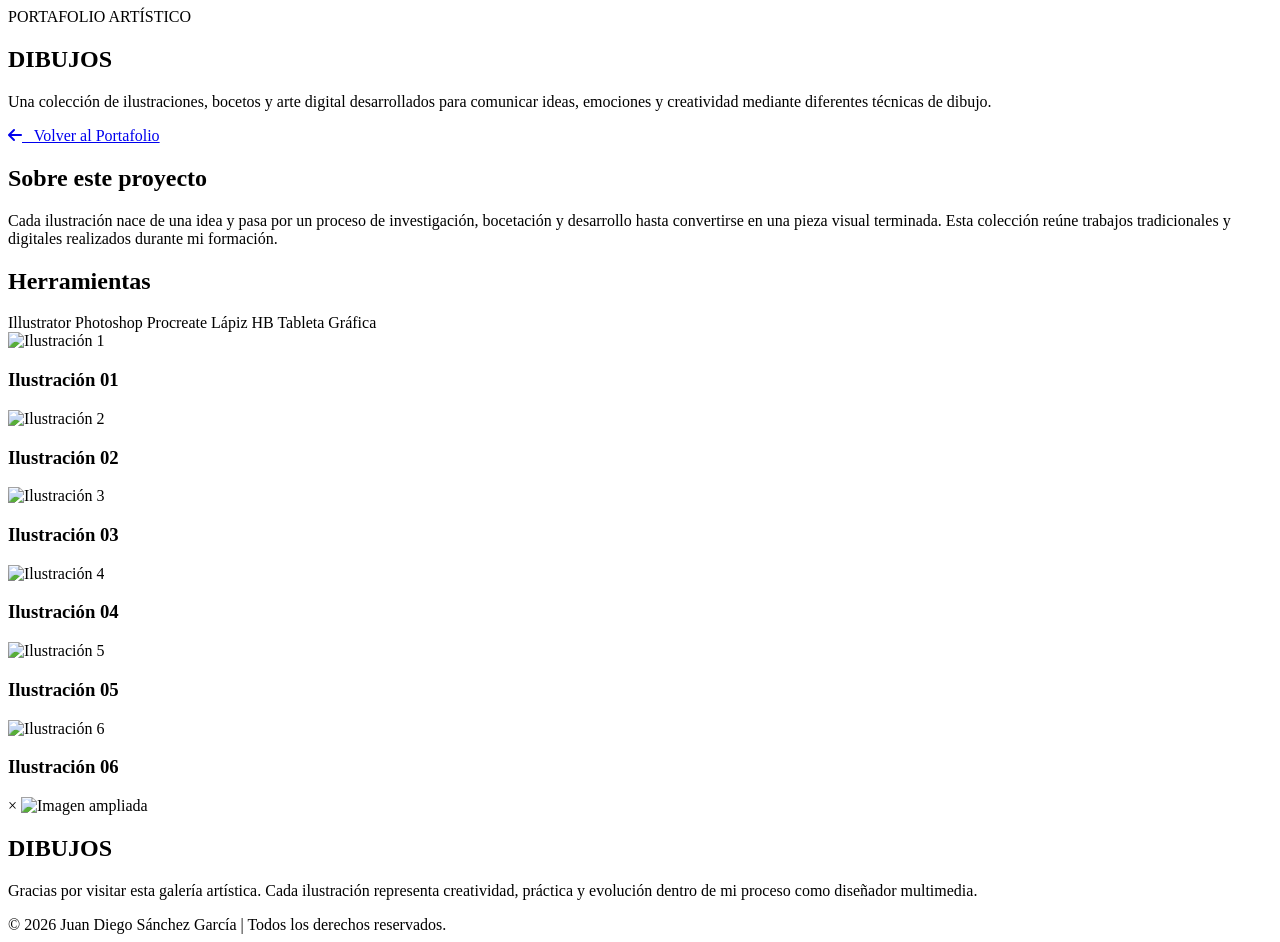
==== PROYECTOS/dibujos.html @ 44e0a5c0 "Create dibujos.html" ====
<!DOCTYPE html>
<html lang="es">

<head>

<meta charset="UTF-8">
<meta name="viewport" content="width=device-width, initial-scale=1.0">

<title>Dibujos | Portafolio</title>

<link rel="stylesheet" href="../ESTILO/gallery.css">

<link rel="preconnect" href="https://fonts.googleapis.com">

<link rel="preconnect" href="https://fonts.gstatic.com" crossorigin>

<link href="https://fonts.googleapis.com/css2?family=Cinzel:wght@400;600;700;800&family=Poppins:wght@300;400;500;600;700&display=swap" rel="stylesheet">

<link rel="stylesheet"
href="https://cdnjs.cloudflare.com/ajax/libs/font-awesome/6.6.0/css/all.min.css">

</head>

<body class="drawing">

<!--================ HERO ================-->

<section class="hero">

<div class="hero-content">

<span class="subtitle">
PORTAFOLIO ARTÍSTICO
</span>

<h1>DIBUJOS</h1>

<p>

Una colección de ilustraciones, bocetos y arte digital desarrollados para comunicar ideas,
emociones y creatividad mediante diferentes técnicas de dibujo.

</p>

<a href="../index.html" class="btn">

<i class="fa-solid fa-arrow-left"></i>

&nbsp; Volver al Portafolio

</a>

</div>

</section>

<!--================ CONTENIDO ================-->

<section class="container">

<div class="info">

<div class="card">

<h2>Sobre este proyecto</h2>

<p>

Cada ilustración nace de una idea y pasa por un proceso de investigación,
bocetación y desarrollo hasta convertirse en una pieza visual terminada.
Esta colección reúne trabajos tradicionales y digitales realizados
durante mi formación.

</p>

</div>

<div class="card">

<h2>Herramientas</h2>

<div class="tools">

<span>Illustrator</span>

<span>Photoshop</span>

<span>Procreate</span>

<span>Lápiz HB</span>

<span>Tableta Gráfica</span>

</div>

</div>

</div>

<!--================ GALERÍA ================-->

<section class="gallery">

<div class="item">

<img src="C:\Users\JUAN SANCHEZ\OneDrive\Escritorio\TRABAJO TECNOLOGO\monterrosa\PROYECTOS\img\dibujo1.jpeg" alt="Ilustración 1">

<h3 class="item-title">Ilustración 01</h3>

</div>

<div class="item">

<img src="C:\Users\JUAN SANCHEZ\OneDrive\Escritorio\TRABAJO TECNOLOGO\monterrosa\PROYECTOS\img\dibujo2.jpeg" alt="Ilustración 2">

<h3 class="item-title">Ilustración 02</h3>

</div>

<div class="item">

<img src="C:\Users\JUAN SANCHEZ\OneDrive\Escritorio\TRABAJO TECNOLOGO\monterrosa\PROYECTOS\img\dibujo3.jpeg" alt="Ilustración 3">

<h3 class="item-title">Ilustración 03</h3>

</div>

<div class="item">

<img src="C:\Users\JUAN SANCHEZ\OneDrive\Escritorio\TRABAJO TECNOLOGO\monterrosa\PROYECTOS\img\dibujo4.jpeg" alt="Ilustración 4">

<h3 class="item-title">Ilustración 04</h3>

</div>

<div class="item">

<img src="C:\Users\JUAN SANCHEZ\OneDrive\Escritorio\TRABAJO TECNOLOGO\monterrosa\PROYECTOS\img\dibujo5.jpeg" alt="Ilustración 5">

<h3 class="item-title">Ilustración 05</h3>

</div>

<div class="item">

<img src="C:\Users\JUAN SANCHEZ\OneDrive\Escritorio\TRABAJO TECNOLOGO\monterrosa\PROYECTOS\img\dibujo6.jpeg" alt="Ilustración 6">

<h3 class="item-title">Ilustración 06</h3>

</div>

</section>

<!--================ LIGHTBOX ================-->

<div id="lightbox">

<span id="close">&times;</span>

<img id="lightbox-img" src="" alt="Imagen ampliada">

</div>

<!--================ FOOTER ================-->

<footer class="footer">

    <div class="footer-content">

        <h2>DIBUJOS</h2>

        <p>
            Gracias por visitar esta galería artística.
            Cada ilustración representa creatividad, práctica y evolución
            dentro de mi proceso como diseñador multimedia.
        </p>

        <div class="footer-line"></div>

        <span>
            © 2026 Juan Diego Sánchez García | Todos los derechos reservados.
        </span>

    </div>

</footer>

<!--================ SCRIPT LIGHTBOX ================-->

<script>

const galleryImages=document.querySelectorAll(".gallery .item img");

const lightbox=document.getElementById("lightbox");

const lightboxImg=document.getElementById("lightbox-img");

const close=document.getElementById("close");

galleryImages.forEach(img=>{

    img.addEventListener("click",()=>{

        lightbox.style.display="flex";

        lightboxImg.src=img.src;

    });

});

close.onclick=()=>{

    lightbox.style.display="none";

}

lightbox.onclick=(e)=>{

    if(e.target===lightbox){

        lightbox.style.display="none";

    }

}

document.addEventListener("keydown",(e)=>{

    if(e.key==="Escape"){

        lightbox.style.display="none";

    }

});

</script>

</body>

</html>
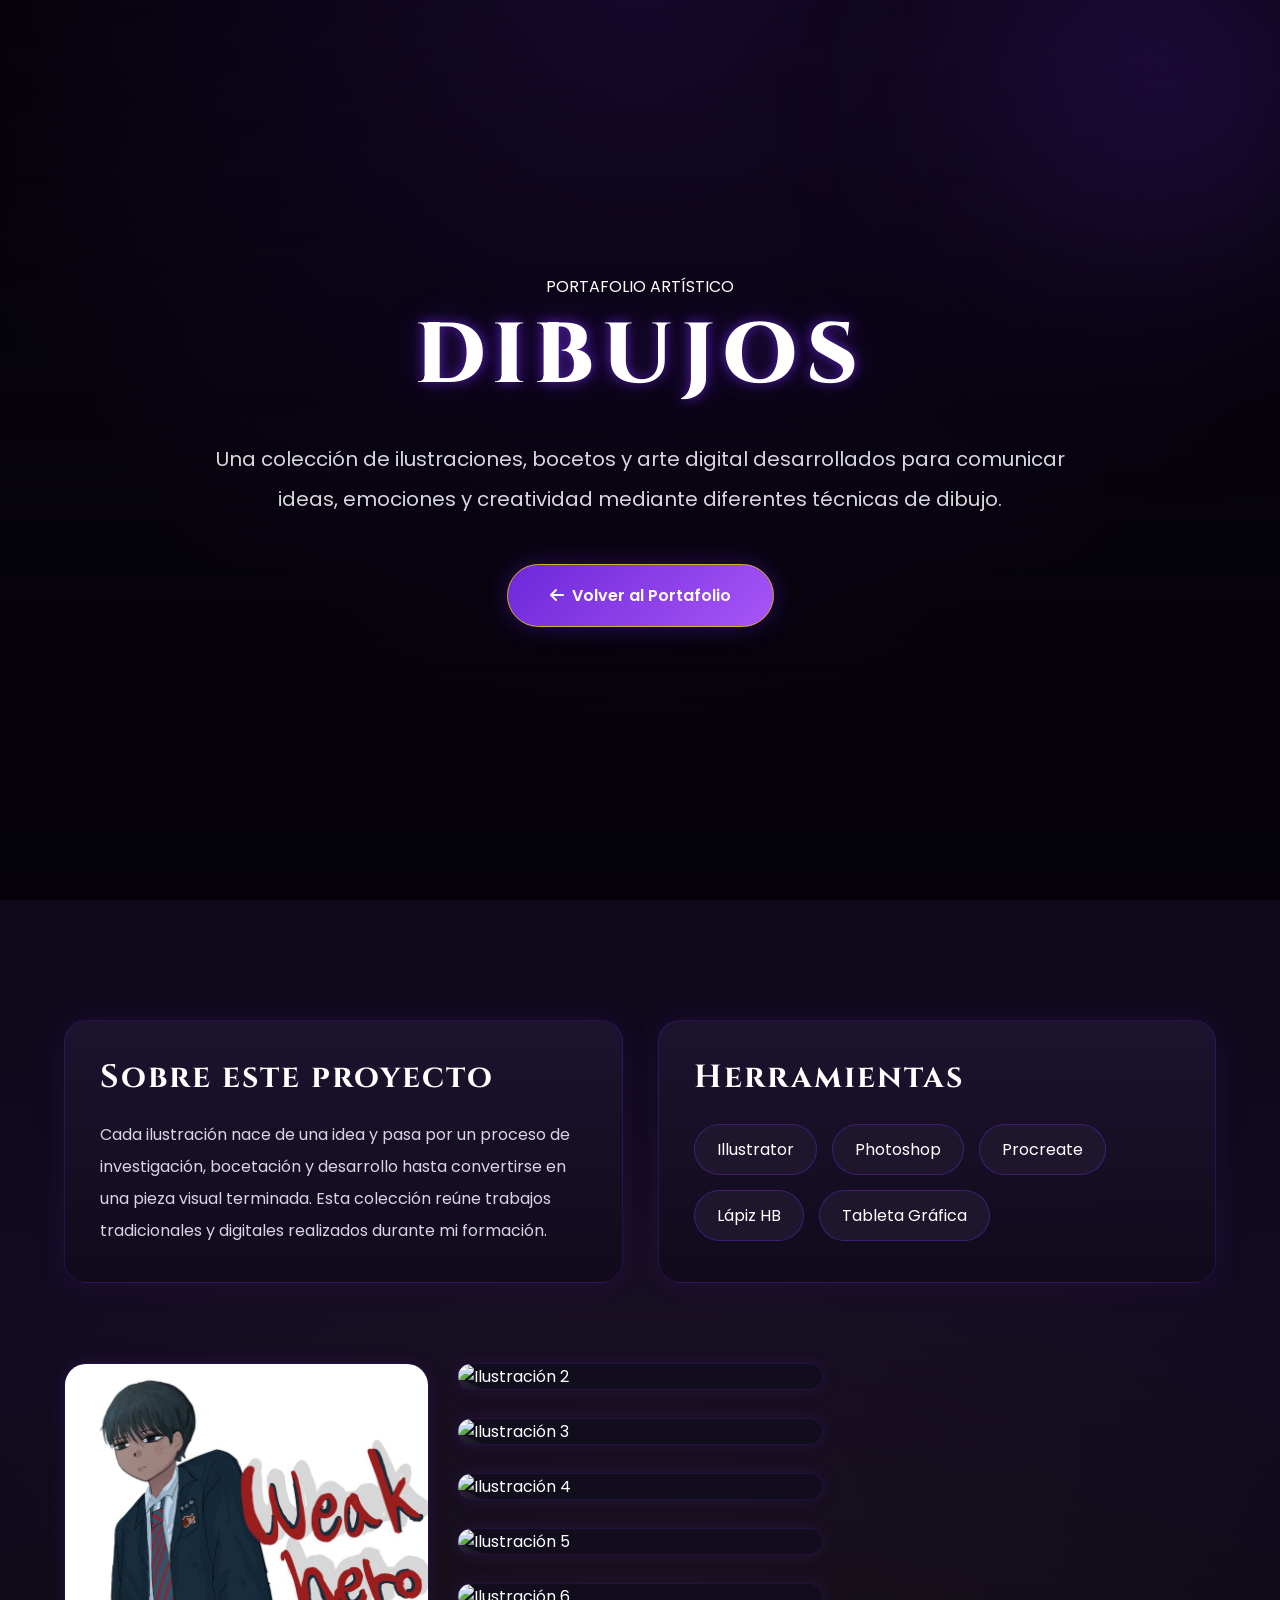
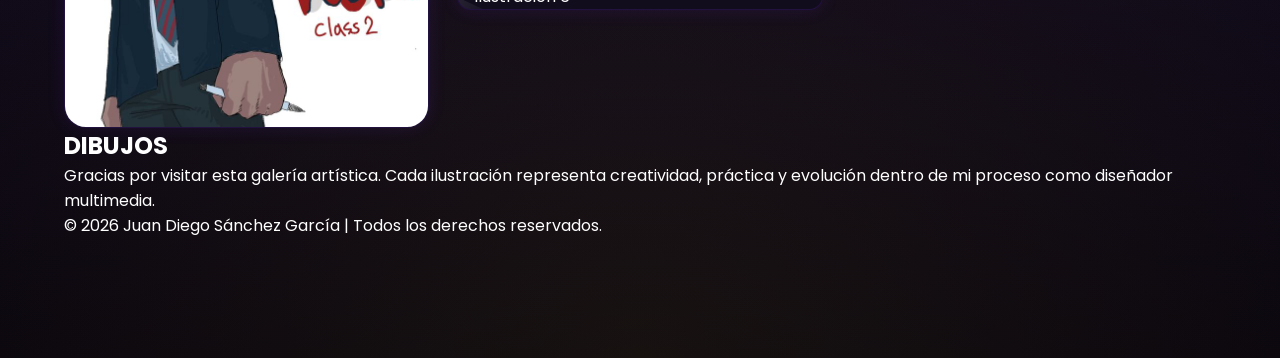
==== commit 316e7c14: "Update dibujos.html" ====
--- a/PROYECTOS/dibujos.html
+++ b/PROYECTOS/dibujos.html
@@ -103,7 +103,7 @@
 
 <div class="item">
 
-<img src="C:\Users\JUAN SANCHEZ\OneDrive\Escritorio\TRABAJO TECNOLOGO\monterrosa\PROYECTOS\img\dibujo1.jpeg" alt="Ilustración 1">
+<img src="..\PROYECTOS\dibujo1.jpeg" alt="Ilustración 1">
 
 <h3 class="item-title">Ilustración 01</h3>
 
--- a/ESTILO/gallery.css
+++ b/ESTILO/gallery.css
@@ -0,0 +1,1066 @@
+/*==========================================================
+                GALLERY.CSS
+        PORTAFOLIO GÓTICO PREMIUM
+        PARTE 1
+==========================================================*/
+
+@import url('https://fonts.googleapis.com/css2?family=Cinzel:wght@400;500;600;700;800&family=Poppins:wght@300;400;500;600;700&display=swap');
+
+:root{
+
+--bg:#040206;
+--bg2:#0A0612;
+--bg3:#130B22;
+
+--card:#181123;
+--card2:#221636;
+
+--primary:#7B2FFF;
+--secondary:#A855F7;
+--gold:#D4AF37;
+
+--white:#FFFFFF;
+--text:#D8D6DF;
+
+--shadow:rgba(123,47,255,.45);
+
+}
+
+*{
+
+margin:0;
+padding:0;
+box-sizing:border-box;
+
+}
+
+html{
+
+scroll-behavior:smooth;
+
+}
+
+body{
+
+font-family:'Poppins',sans-serif;
+
+background:
+
+radial-gradient(circle at top,
+rgba(123,47,255,.18),
+transparent 35%),
+
+radial-gradient(circle at bottom,
+rgba(212,175,55,.08),
+transparent 45%),
+
+linear-gradient(
+180deg,
+#040206,
+#0B0613,
+#130B22,
+#07040D);
+
+color:var(--white);
+
+overflow-x:hidden;
+
+position:relative;
+
+}
+
+/*========================================
+            FONDO GÓTICO
+========================================*/
+
+body::before{
+
+content:"";
+
+position:fixed;
+
+top:0;
+left:0;
+
+width:100%;
+height:100%;
+
+background:
+
+repeating-linear-gradient(
+
+90deg,
+
+transparent,
+
+transparent 140px,
+
+rgba(255,255,255,.015) 142px,
+
+transparent 145px
+
+),
+
+repeating-linear-gradient(
+
+180deg,
+
+transparent,
+
+transparent 140px,
+
+rgba(255,255,255,.015) 142px,
+
+transparent 145px
+
+);
+
+opacity:.35;
+
+pointer-events:none;
+
+z-index:-3;
+
+}
+
+body::after{
+
+content:"";
+
+position:fixed;
+
+top:-200px;
+right:-200px;
+
+width:600px;
+height:600px;
+
+background:
+
+radial-gradient(
+
+circle,
+
+rgba(123,47,255,.30),
+
+transparent 70%
+
+);
+
+filter:blur(80px);
+
+z-index:-2;
+
+animation:glow 12s infinite alternate;
+
+}
+
+/*========================================
+            SCROLLBAR
+========================================*/
+
+::-webkit-scrollbar{
+
+width:10px;
+
+}
+
+::-webkit-scrollbar-track{
+
+background:#0A0713;
+
+}
+
+::-webkit-scrollbar-thumb{
+
+background:
+
+linear-gradient(
+
+180deg,
+
+#7B2FFF,
+
+#D4AF37
+
+);
+
+border-radius:30px;
+
+}
+
+::-webkit-scrollbar-thumb:hover{
+
+background:
+
+linear-gradient(
+
+180deg,
+
+#A855F7,
+
+#FFD65A
+
+);
+
+}
+
+/*========================================
+                HERO
+========================================*/
+
+.hero{
+
+position:relative;
+
+height:100vh;
+
+display:flex;
+
+justify-content:center;
+
+align-items:center;
+
+overflow:hidden;
+
+}
+
+.hero img{
+
+position:absolute;
+
+width:100%;
+
+height:100%;
+
+object-fit:cover;
+
+filter:
+
+brightness(.35)
+
+contrast(1.2)
+
+saturate(.8);
+
+}
+
+.hero::before{
+
+content:"";
+
+position:absolute;
+
+width:100%;
+height:100%;
+
+background:
+
+linear-gradient(
+
+180deg,
+
+rgba(5,2,10,.20),
+
+rgba(5,2,10,.55),
+
+rgba(5,2,10,.90)
+
+);
+
+z-index:1;
+
+}
+
+.hero-content{
+
+position:relative;
+
+z-index:2;
+
+text-align:center;
+
+width:900px;
+
+padding:20px;
+
+}
+
+.hero-content h1{
+
+font-family:'Cinzel',serif;
+
+font-size:85px;
+
+font-weight:800;
+
+letter-spacing:8px;
+
+text-shadow:
+
+0 0 12px rgba(123,47,255,.65),
+
+0 0 35px rgba(123,47,255,.30);
+
+margin-bottom:25px;
+
+}
+
+.hero-content p{
+
+font-size:20px;
+
+line-height:2;
+
+color:var(--text);
+
+margin-bottom:45px;
+
+}
+
+/*========================================
+                BOTÓN
+========================================*/
+
+.btn{
+
+display:inline-flex;
+
+align-items:center;
+
+justify-content:center;
+
+padding:18px 42px;
+
+background:
+
+linear-gradient(
+
+135deg,
+
+#6D28D9,
+
+#A855F7
+
+);
+
+border:1px solid var(--gold);
+
+border-radius:60px;
+
+color:white;
+
+text-decoration:none;
+
+font-weight:600;
+
+transition:.45s;
+
+box-shadow:
+
+0 0 25px rgba(123,47,255,.30);
+
+}
+
+.btn:hover{
+
+transform:translateY(-8px);
+
+box-shadow:
+
+0 0 30px #7B2FFF,
+
+0 0 60px rgba(212,175,55,.35);
+
+background:
+
+linear-gradient(
+
+135deg,
+
+#A855F7,
+
+#D4AF37
+
+);
+
+}
+
+/*========================================
+            CONTENEDOR
+========================================*/
+
+.container{
+
+width:90%;
+
+max-width:1450px;
+
+margin:auto;
+
+padding:120px 0;
+
+}
+
+/*========================================
+            TARJETAS
+========================================*/
+
+.card{
+
+background:
+
+linear-gradient(
+
+180deg,
+
+rgba(30,20,48,.95),
+
+rgba(16,11,28,.95)
+
+);
+
+border-radius:22px;
+
+padding:35px;
+
+border:1px solid rgba(123,47,255,.20);
+
+backdrop-filter:blur(14px);
+
+transition:.45s;
+
+box-shadow:
+
+0 0 30px rgba(123,47,255,.10);
+
+}
+
+.card:hover{
+
+transform:translateY(-10px);
+
+border-color:var(--gold);
+
+box-shadow:
+
+0 0 40px rgba(123,47,255,.35),
+
+0 0 80px rgba(123,47,255,.15);
+
+}
+
+.card h2{
+
+font-family:'Cinzel',serif;
+
+font-size:32px;
+
+margin-bottom:20px;
+
+color:white;
+
+letter-spacing:2px;
+
+}
+
+.card p{
+
+line-height:2;
+
+color:#D9D4E7;
+
+}
+
+/*========================================
+            HERRAMIENTAS
+========================================*/
+
+.tools{
+
+display:flex;
+
+flex-wrap:wrap;
+
+gap:15px;
+
+margin-top:25px;
+
+}
+
+.tools span{
+
+padding:12px 22px;
+
+border-radius:30px;
+
+background:#1E162D;
+
+border:1px solid rgba(123,47,255,.35);
+
+transition:.4s;
+
+}
+
+.tools span:hover{
+
+background:#7B2FFF;
+
+border-color:#D4AF37;
+
+box-shadow:
+
+0 0 18px rgba(123,47,255,.45);
+
+}
+
+/*========================================
+            ANIMACIONES
+========================================*/
+
+@keyframes glow{
+
+0%{
+
+transform:translateY(0);
+
+}
+
+100%{
+
+transform:translateY(120px);
+
+}
+
+}
+
+@keyframes fadeUp{
+
+0%{
+
+opacity:0;
+
+transform:translateY(60px);
+
+}
+
+100%{
+
+opacity:1;
+
+transform:translateY(0);
+
+}
+
+}
+
+.hero-content,
+.card{
+
+animation:fadeUp 1.2s ease;
+
+}
+
+/*==========================================================
+                GALLERY.CSS
+        PORTAFOLIO GÓTICO PREMIUM
+        PARTE 2
+==========================================================*/
+
+
+/*========================================
+            GALERÍA
+========================================*/
+
+.gallery{
+
+column-count:3;
+
+column-gap:28px;
+
+margin-top:70px;
+
+}
+
+.item{
+
+position:relative;
+
+overflow:hidden;
+
+border-radius:22px;
+
+margin-bottom:28px;
+
+break-inside:avoid;
+
+background:#120D1D;
+
+border:1px solid rgba(123,47,255,.15);
+
+transition:.5s;
+
+box-shadow:
+
+0 0 18px rgba(123,47,255,.12);
+
+}
+
+.item:hover{
+
+transform:translateY(-8px);
+
+border-color:#D4AF37;
+
+box-shadow:
+
+0 0 35px rgba(123,47,255,.35),
+
+0 0 70px rgba(212,175,55,.15);
+
+}
+
+.item img{
+
+width:100%;
+
+display:block;
+
+transition:.8s;
+
+cursor:pointer;
+
+}
+
+.item:hover img{
+
+transform:scale(1.08);
+
+filter:
+
+brightness(.9)
+
+contrast(1.1)
+
+saturate(1.2);
+
+}
+
+
+/*========================================
+        EFECTO DE BRILLO
+========================================*/
+
+.item::before{
+
+content:"";
+
+position:absolute;
+
+top:-100%;
+
+left:-60%;
+
+width:70%;
+
+height:300%;
+
+background:
+
+linear-gradient(
+
+90deg,
+
+transparent,
+
+rgba(255,255,255,.25),
+
+transparent
+
+);
+
+transform:rotate(25deg);
+
+transition:1s;
+
+z-index:2;
+
+}
+
+.item:hover::before{
+
+left:160%;
+
+}
+
+
+/*========================================
+            OVERLAY
+========================================*/
+
+.item::after{
+
+content:"";
+
+position:absolute;
+
+left:0;
+
+bottom:0;
+
+width:100%;
+
+height:45%;
+
+background:
+
+linear-gradient(
+
+transparent,
+
+rgba(4,2,8,.92)
+
+);
+
+opacity:0;
+
+transition:.5s;
+
+}
+
+.item:hover::after{
+
+opacity:1;
+
+}
+
+
+/*========================================
+        TÍTULOS SOBRE IMAGEN
+========================================*/
+
+.item-title{
+
+position:absolute;
+
+bottom:25px;
+
+left:25px;
+
+font-family:'Cinzel',serif;
+
+font-size:24px;
+
+letter-spacing:2px;
+
+color:white;
+
+z-index:4;
+
+opacity:0;
+
+transition:.5s;
+
+}
+
+.item:hover .item-title{
+
+opacity:1;
+
+transform:translateY(-8px);
+
+}
+
+
+/*========================================
+            LIGHTBOX
+========================================*/
+
+#lightbox{
+
+position:fixed;
+
+top:0;
+
+left:0;
+
+width:100%;
+
+height:100%;
+
+display:none;
+
+justify-content:center;
+
+align-items:center;
+
+background:
+
+rgba(3,2,8,.95);
+
+backdrop-filter:blur(15px);
+
+z-index:99999;
+
+animation:fadeLight .4s;
+
+}
+
+#lightbox img{
+
+max-width:88%;
+
+max-height:88%;
+
+border-radius:18px;
+
+border:2px solid #7B2FFF;
+
+box-shadow:
+
+0 0 35px rgba(123,47,255,.55),
+
+0 0 80px rgba(212,175,55,.20);
+
+animation:zoom .5s;
+
+}
+
+#close{
+
+position:absolute;
+
+top:30px;
+
+right:45px;
+
+font-size:60px;
+
+color:white;
+
+cursor:pointer;
+
+transition:.4s;
+
+}
+
+#close:hover{
+
+transform:rotate(180deg);
+
+color:#D4AF37;
+
+}
+
+
+/*========================================
+        EFECTOS DEL LIGHTBOX
+========================================*/
+
+@keyframes zoom{
+
+0%{
+
+transform:scale(.5);
+
+opacity:0;
+
+}
+
+100%{
+
+transform:scale(1);
+
+opacity:1;
+
+}
+
+}
+
+@keyframes fadeLight{
+
+0%{
+
+opacity:0;
+
+}
+
+100%{
+
+opacity:1;
+
+}
+
+}
+
+
+/*========================================
+        INFORMACIÓN
+========================================*/
+
+.info{
+
+display:grid;
+
+grid-template-columns:repeat(auto-fit,minmax(340px,1fr));
+
+gap:35px;
+
+margin-bottom:80px;
+
+}
+
+
+/*========================================
+            SEPARADORES
+========================================*/
+
+.section-title{
+
+text-align:center;
+
+margin-bottom:70px;
+
+}
+
+.section-title h2{
+
+font-family:'Cinzel',serif;
+
+font-size:55px;
+
+letter-spacing:4px;
+
+margin-bottom:18px;
+
+}
+
+.section-title p{
+
+max-width:700px;
+
+margin:auto;
+
+line-height:2;
+
+color:#D8D6DF;
+
+}
+
+.section-title::after{
+
+content:"";
+
+display:block;
+
+width:170px;
+
+height:3px;
+
+margin:30px auto;
+
+background:
+
+linear-gradient(
+
+90deg,
+
+transparent,
+
+#D4AF37,
+
+#7B2FFF,
+
+transparent
+
+);
+
+}
+
+
+/*========================================
+        EFECTO NIEBLA
+========================================*/
+
+.fog{
+
+position:fixed;
+
+top:0;
+
+left:0;
+
+width:100%;
+
+height:100%;
+
+pointer-events:none;
+
+opacity:.12;
+
+background:
+
+radial-gradient(circle,
+rgba(255,255,255,.12),
+transparent 70%);
+
+animation:fogMove 25s infinite alternate;
+
+z-index:-1;
+
+}
+
+@keyframes fogMove{
+
+0%{
+
+transform:translateX(-150px);
+
+}
+
+100%{
+
+transform:translateX(150px);
+
+}
+
+}
+
+
+/*========================================
+        MARCOS GÓTICOS
+========================================*/
+
+.frame{
+
+border:1px solid rgba(212,175,55,.25);
+
+padding:15px;
+
+border-radius:18px;
+
+position:relative;
+
+}
+
+.frame::before{
+
+content:"";
+
+position:absolute;
+
+top:8px;
+
+left:8px;
+
+right:8px;
+
+bottom:8px;
+
+border:1px solid rgba(123,47,255,.25);
+
+border-radius:14px;
+
+pointer-events:none;
+
+}
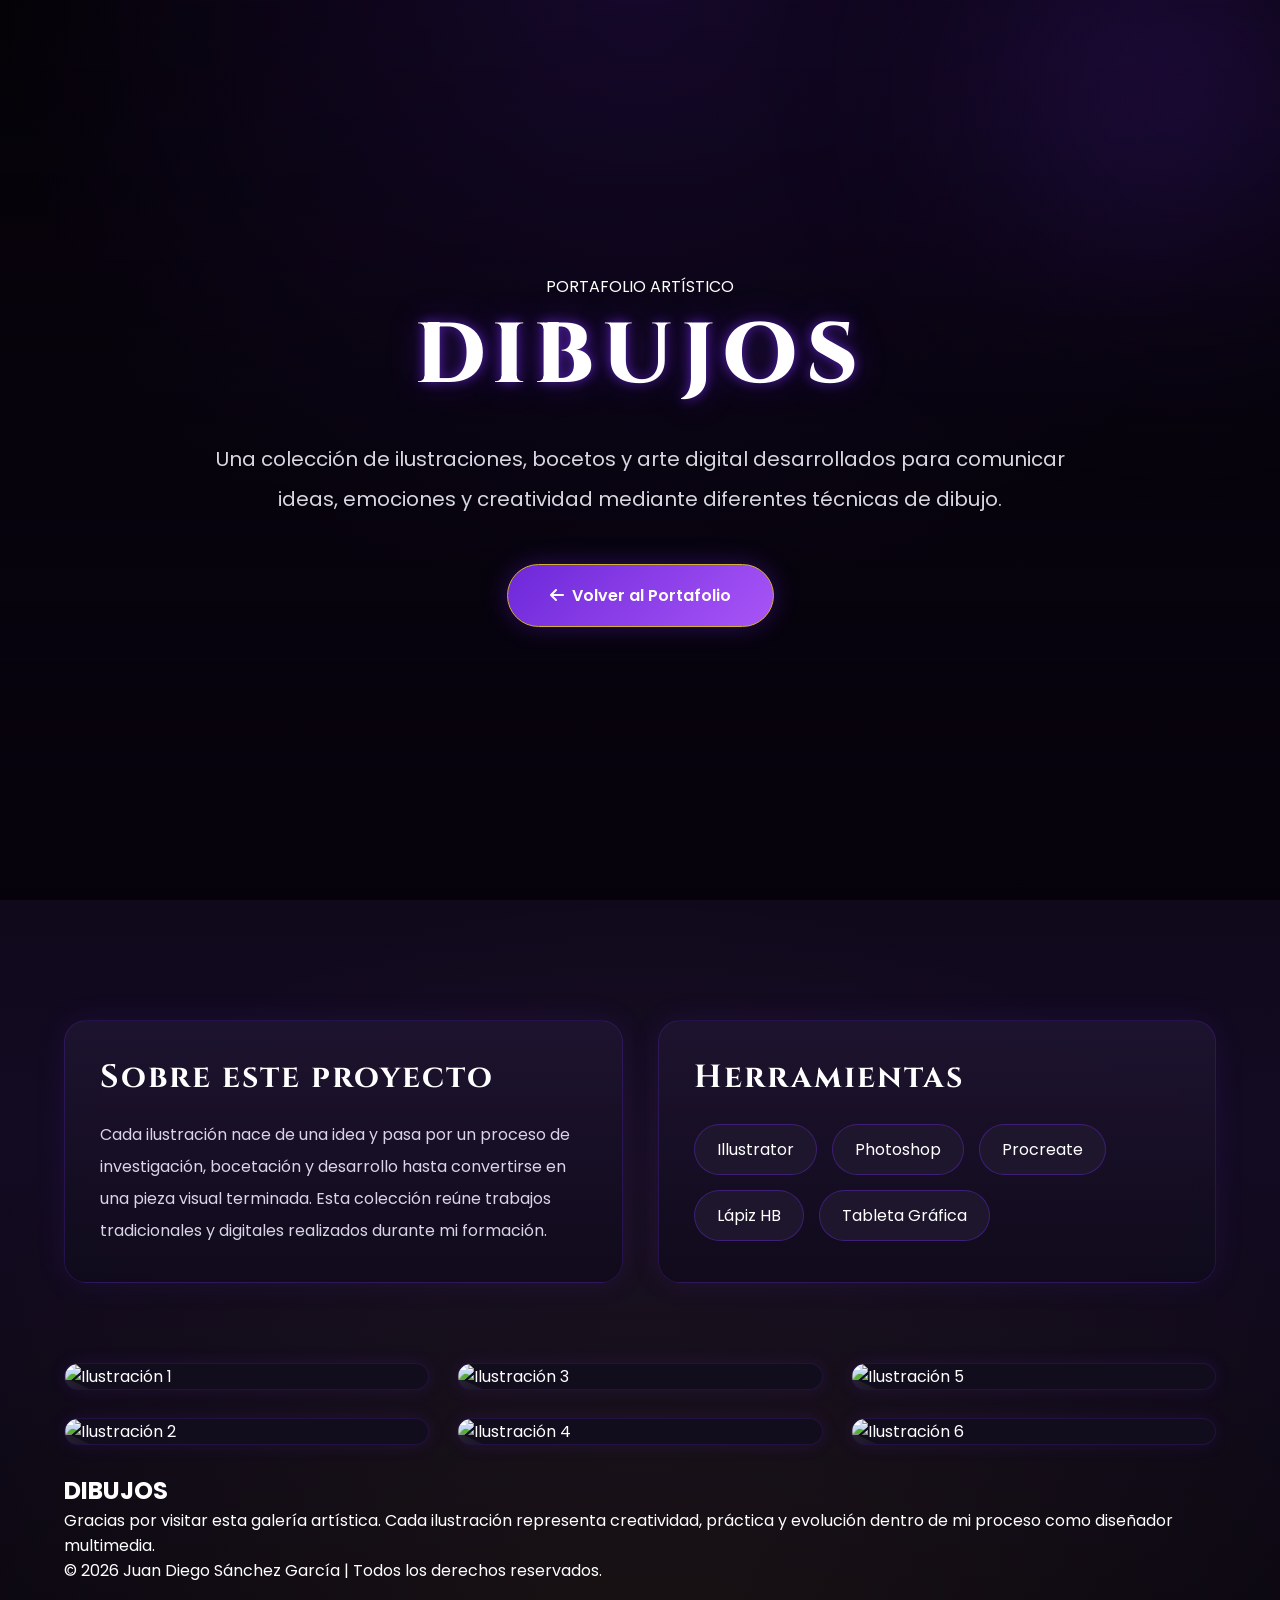
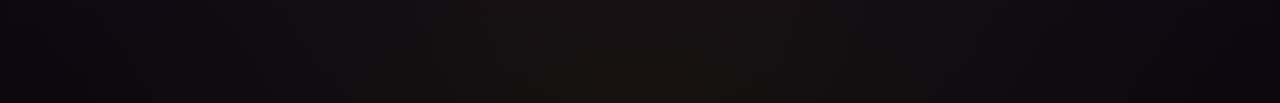
==== commit 1ced385c: "Update image paths to relative URLs" ====
--- a/PROYECTOS/dibujos.html
+++ b/PROYECTOS/dibujos.html
@@ -103,7 +103,7 @@
 
 <div class="item">
 
-<img src="..\PROYECTOS\dibujo1.jpeg" alt="Ilustración 1">
+<img src="PROYECTOS\dibujo1.jpeg" alt="Ilustración 1">
 
 <h3 class="item-title">Ilustración 01</h3>
 
@@ -111,7 +111,7 @@
 
 <div class="item">
 
-<img src="C:\Users\JUAN SANCHEZ\OneDrive\Escritorio\TRABAJO TECNOLOGO\monterrosa\PROYECTOS\img\dibujo2.jpeg" alt="Ilustración 2">
+<img src="PROYECTOS\dibujo2.jpeg" alt="Ilustración 2">
 
 <h3 class="item-title">Ilustración 02</h3>
 
@@ -119,7 +119,7 @@
 
 <div class="item">
 
-<img src="C:\Users\JUAN SANCHEZ\OneDrive\Escritorio\TRABAJO TECNOLOGO\monterrosa\PROYECTOS\img\dibujo3.jpeg" alt="Ilustración 3">
+<img src="PROYECTOS\dibujo3.jpeg" alt="Ilustración 3">
 
 <h3 class="item-title">Ilustración 03</h3>
 
@@ -127,7 +127,7 @@
 
 <div class="item">
 
-<img src="C:\Users\JUAN SANCHEZ\OneDrive\Escritorio\TRABAJO TECNOLOGO\monterrosa\PROYECTOS\img\dibujo4.jpeg" alt="Ilustración 4">
+<img src="PROYECTOS\dibujo4.jpeg" alt="Ilustración 4">
 
 <h3 class="item-title">Ilustración 04</h3>
 
@@ -135,7 +135,7 @@
 
 <div class="item">
 
-<img src="C:\Users\JUAN SANCHEZ\OneDrive\Escritorio\TRABAJO TECNOLOGO\monterrosa\PROYECTOS\img\dibujo5.jpeg" alt="Ilustración 5">
+<img src="PROYECTOS\dibujo5.jpeg" alt="Ilustración 5">
 
 <h3 class="item-title">Ilustración 05</h3>
 
@@ -143,7 +143,7 @@
 
 <div class="item">
 
-<img src="C:\Users\JUAN SANCHEZ\OneDrive\Escritorio\TRABAJO TECNOLOGO\monterrosa\PROYECTOS\img\dibujo6.jpeg" alt="Ilustración 6">
+<img src="PROYECTOS\dibujo6.jpeg" alt="Ilustración 6">
 
 <h3 class="item-title">Ilustración 06</h3>
 
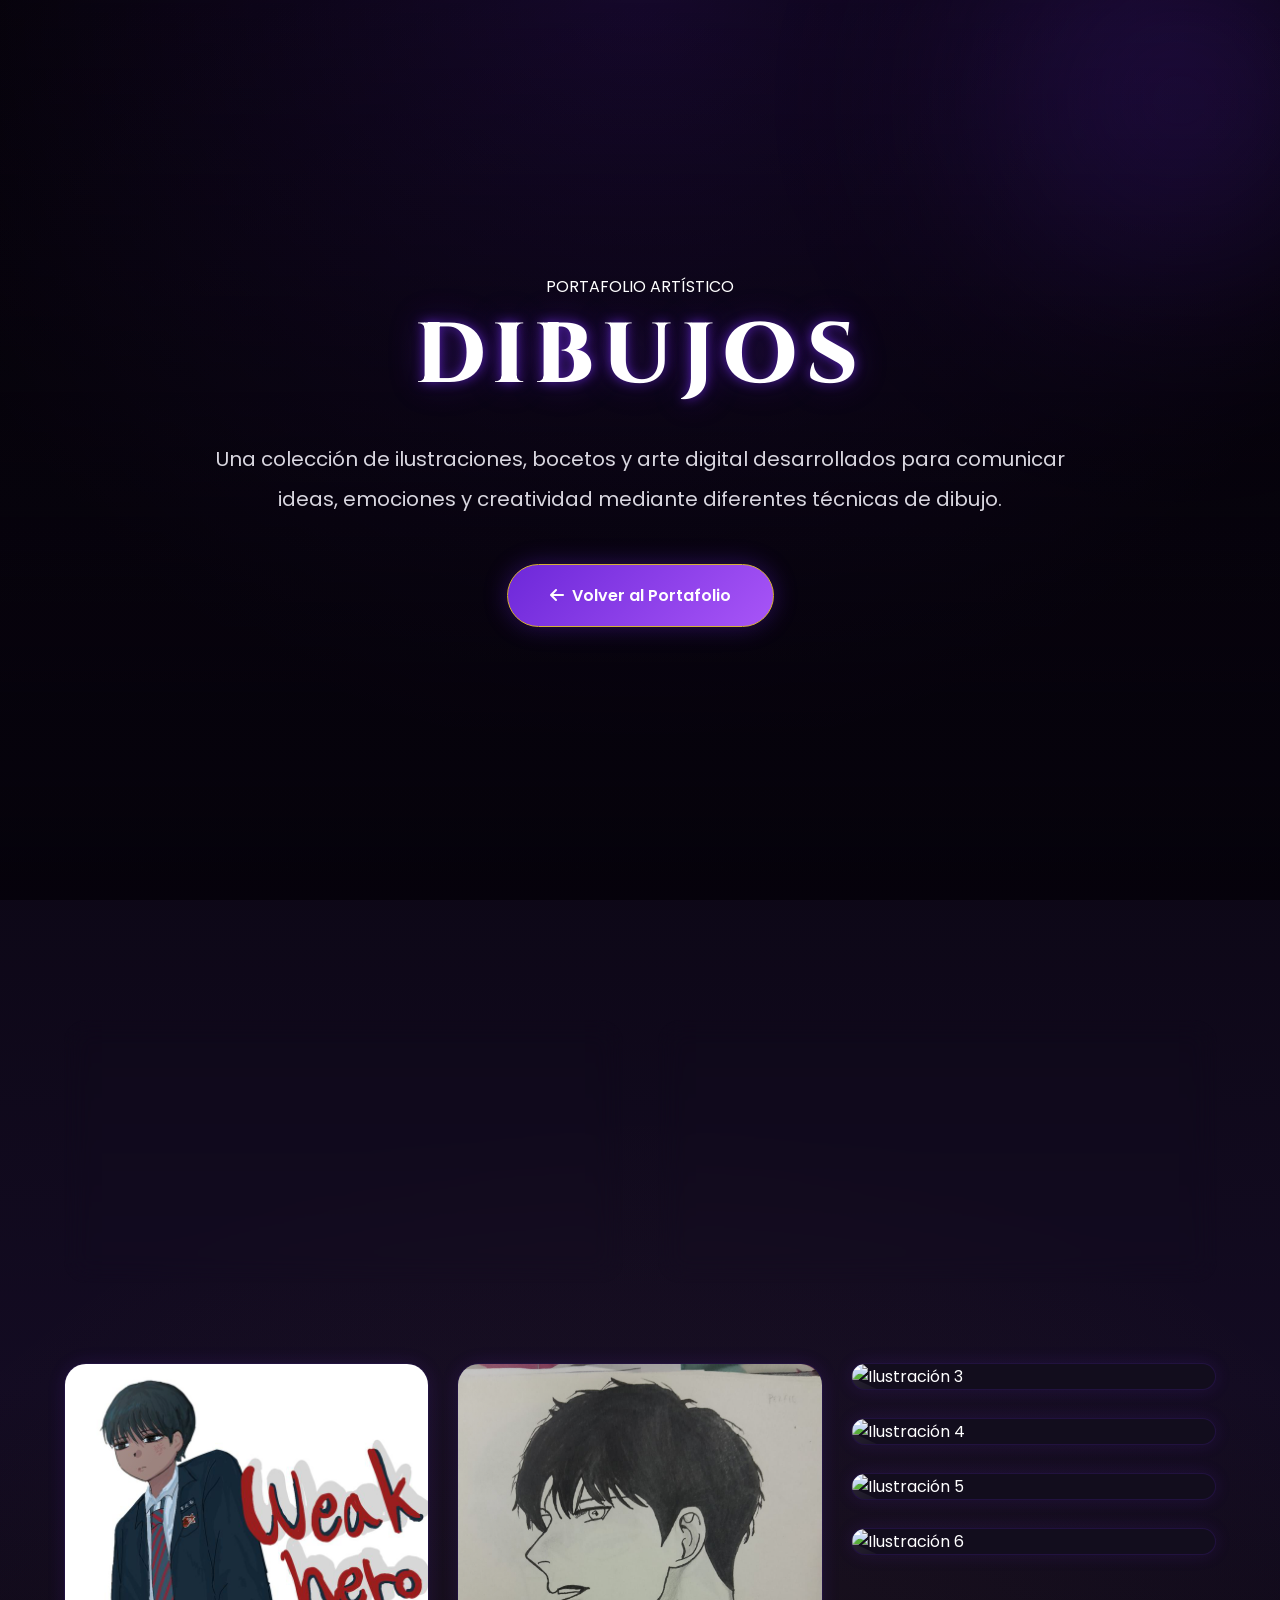
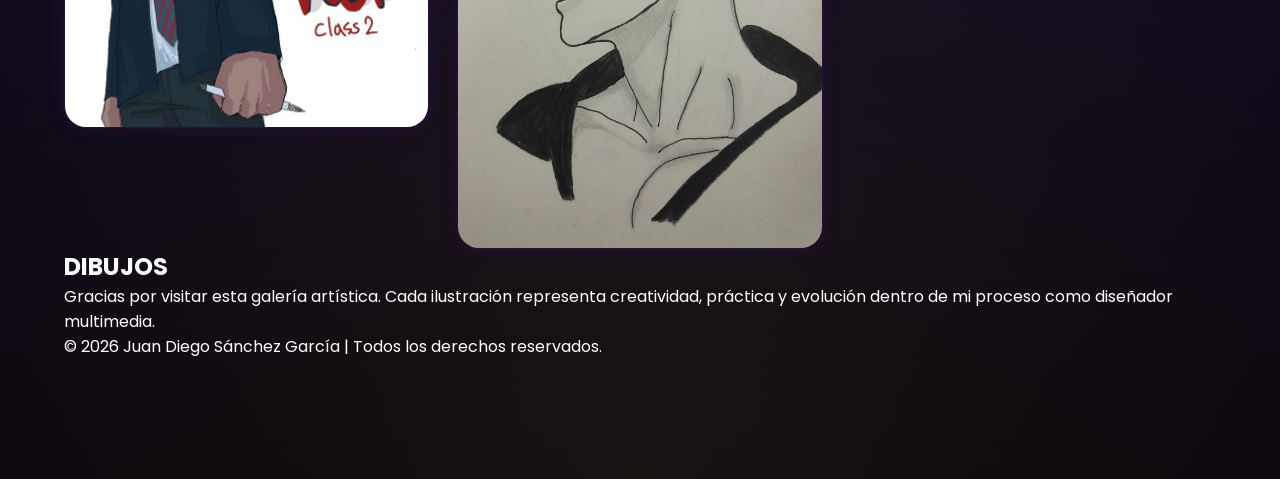
==== commit c24d6f8c: "Update dibujos.html" ====
--- a/PROYECTOS/dibujos.html
+++ b/PROYECTOS/dibujos.html
@@ -103,7 +103,7 @@
 
 <div class="item">
 
-<img src="PROYECTOS\dibujo1.jpeg" alt="Ilustración 1">
+<img src="dibujo1.jpeg" alt="Ilustración 1">
 
 <h3 class="item-title">Ilustración 01</h3>
 
@@ -111,7 +111,7 @@
 
 <div class="item">
 
-<img src="PROYECTOS\dibujo2.jpeg" alt="Ilustración 2">
+<img src="dibujo2.jpeg" alt="Ilustración 2">
 
 <h3 class="item-title">Ilustración 02</h3>
 
@@ -119,7 +119,7 @@
 
 <div class="item">
 
-<img src="PROYECTOS\dibujo3.jpeg" alt="Ilustración 3">
+<img src="\dibujo3.jpeg" alt="Ilustración 3">
 
 <h3 class="item-title">Ilustración 03</h3>
 
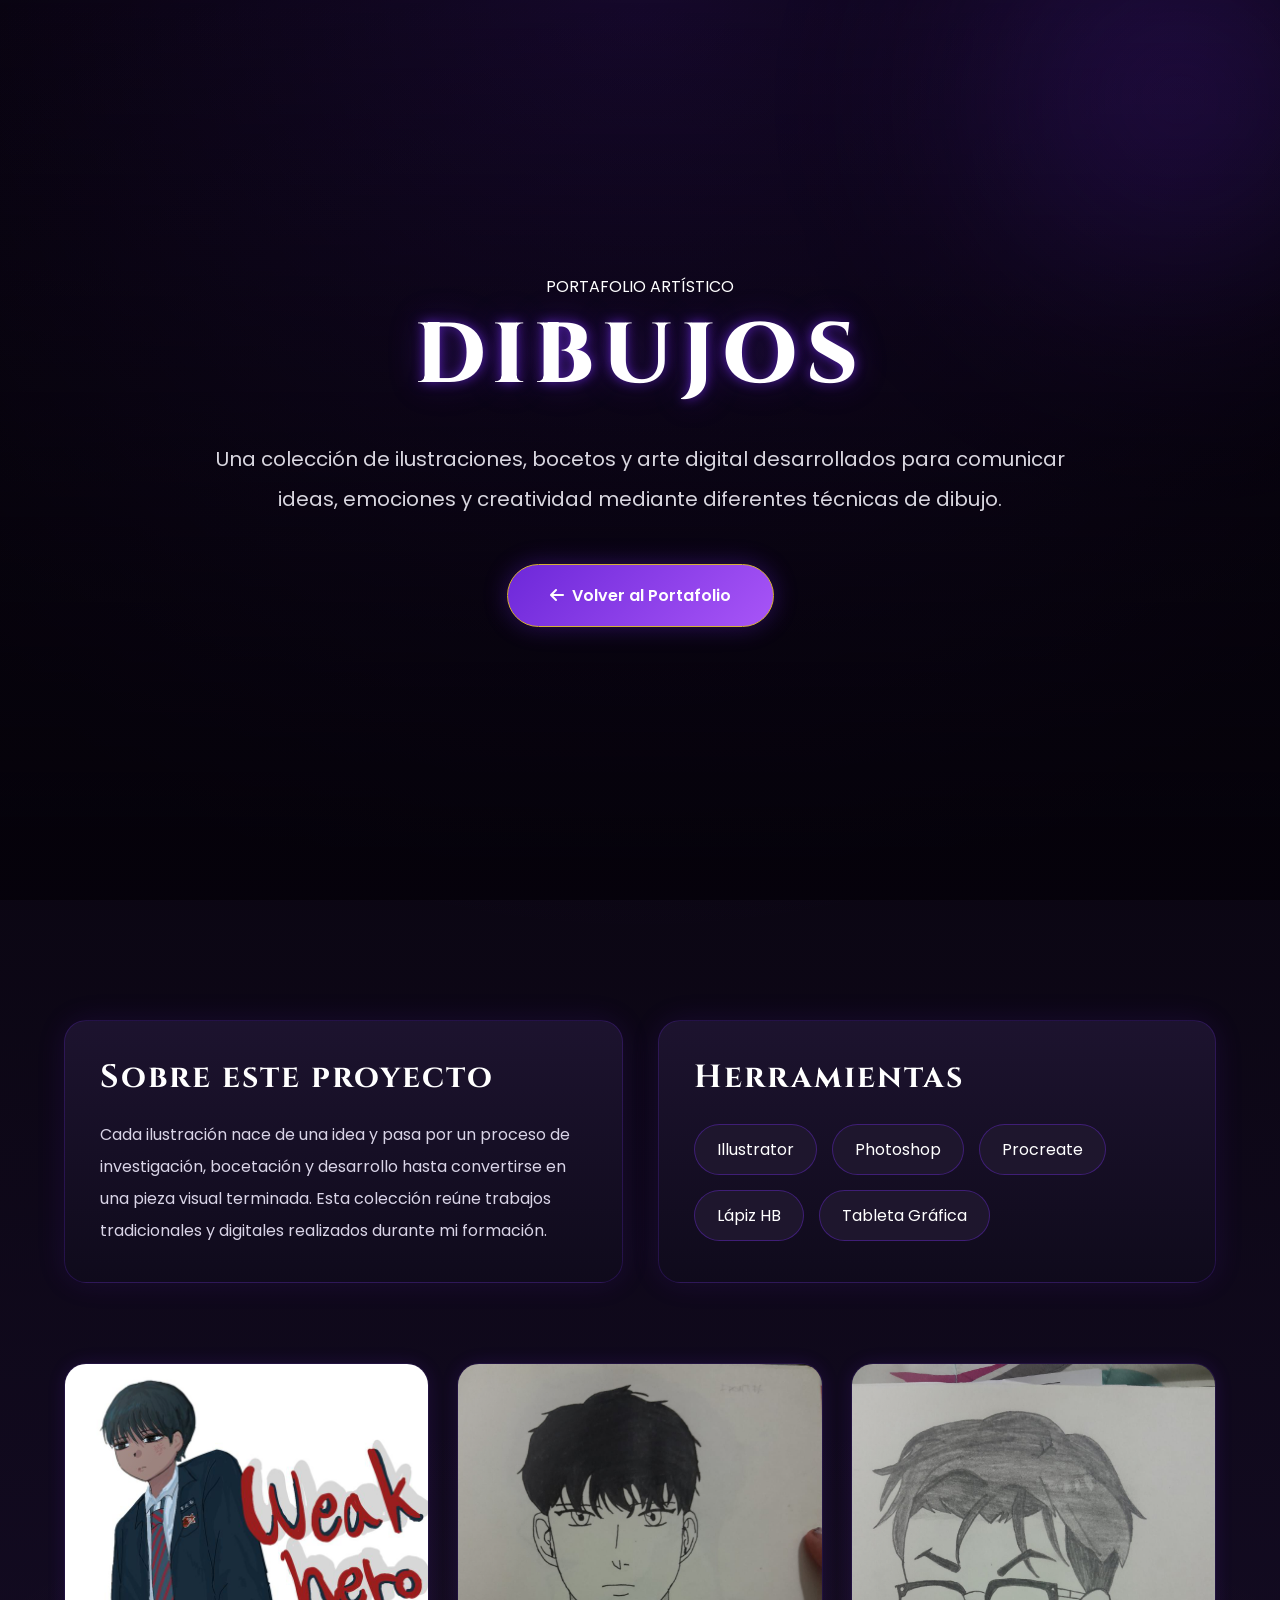
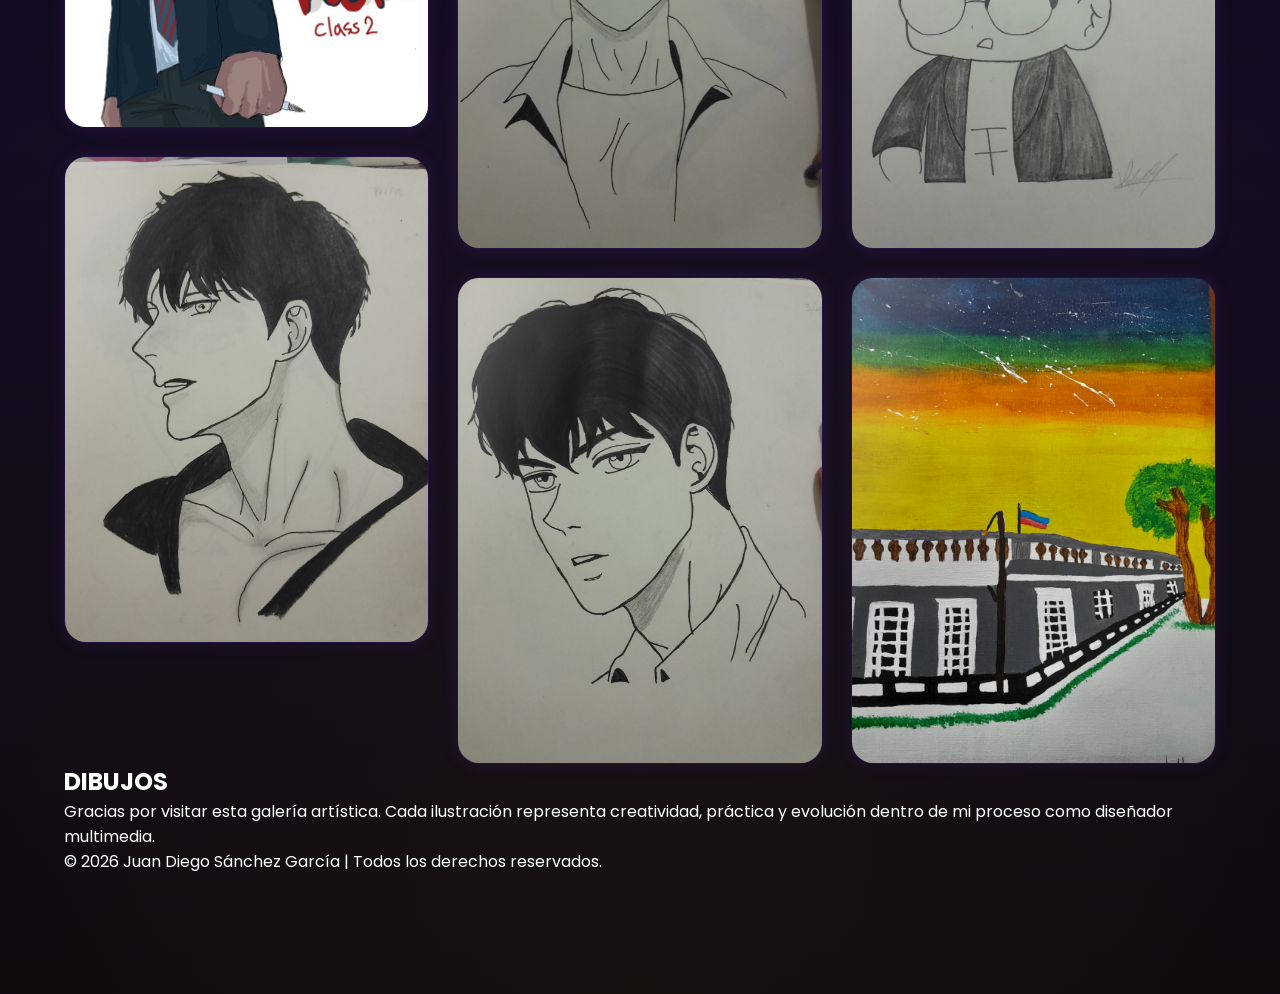
==== commit d02f5cdb: "Update dibujos.html" ====
--- a/PROYECTOS/dibujos.html
+++ b/PROYECTOS/dibujos.html
@@ -119,7 +119,7 @@
 
 <div class="item">
 
-<img src="\dibujo3.jpeg" alt="Ilustración 3">
+<img src="dibujo3.jpeg" alt="Ilustración 3">
 
 <h3 class="item-title">Ilustración 03</h3>
 
@@ -127,7 +127,7 @@
 
 <div class="item">
 
-<img src="PROYECTOS\dibujo4.jpeg" alt="Ilustración 4">
+<img src="dibujo4.jpeg" alt="Ilustración 4">
 
 <h3 class="item-title">Ilustración 04</h3>
 
@@ -135,7 +135,7 @@
 
 <div class="item">
 
-<img src="PROYECTOS\dibujo5.jpeg" alt="Ilustración 5">
+<img src="dibujo5.jpeg" alt="Ilustración 5">
 
 <h3 class="item-title">Ilustración 05</h3>
 
@@ -143,7 +143,7 @@
 
 <div class="item">
 
-<img src="PROYECTOS\dibujo6.jpeg" alt="Ilustración 6">
+<img src="dibujo6.jpeg" alt="Ilustración 6">
 
 <h3 class="item-title">Ilustración 06</h3>
 
